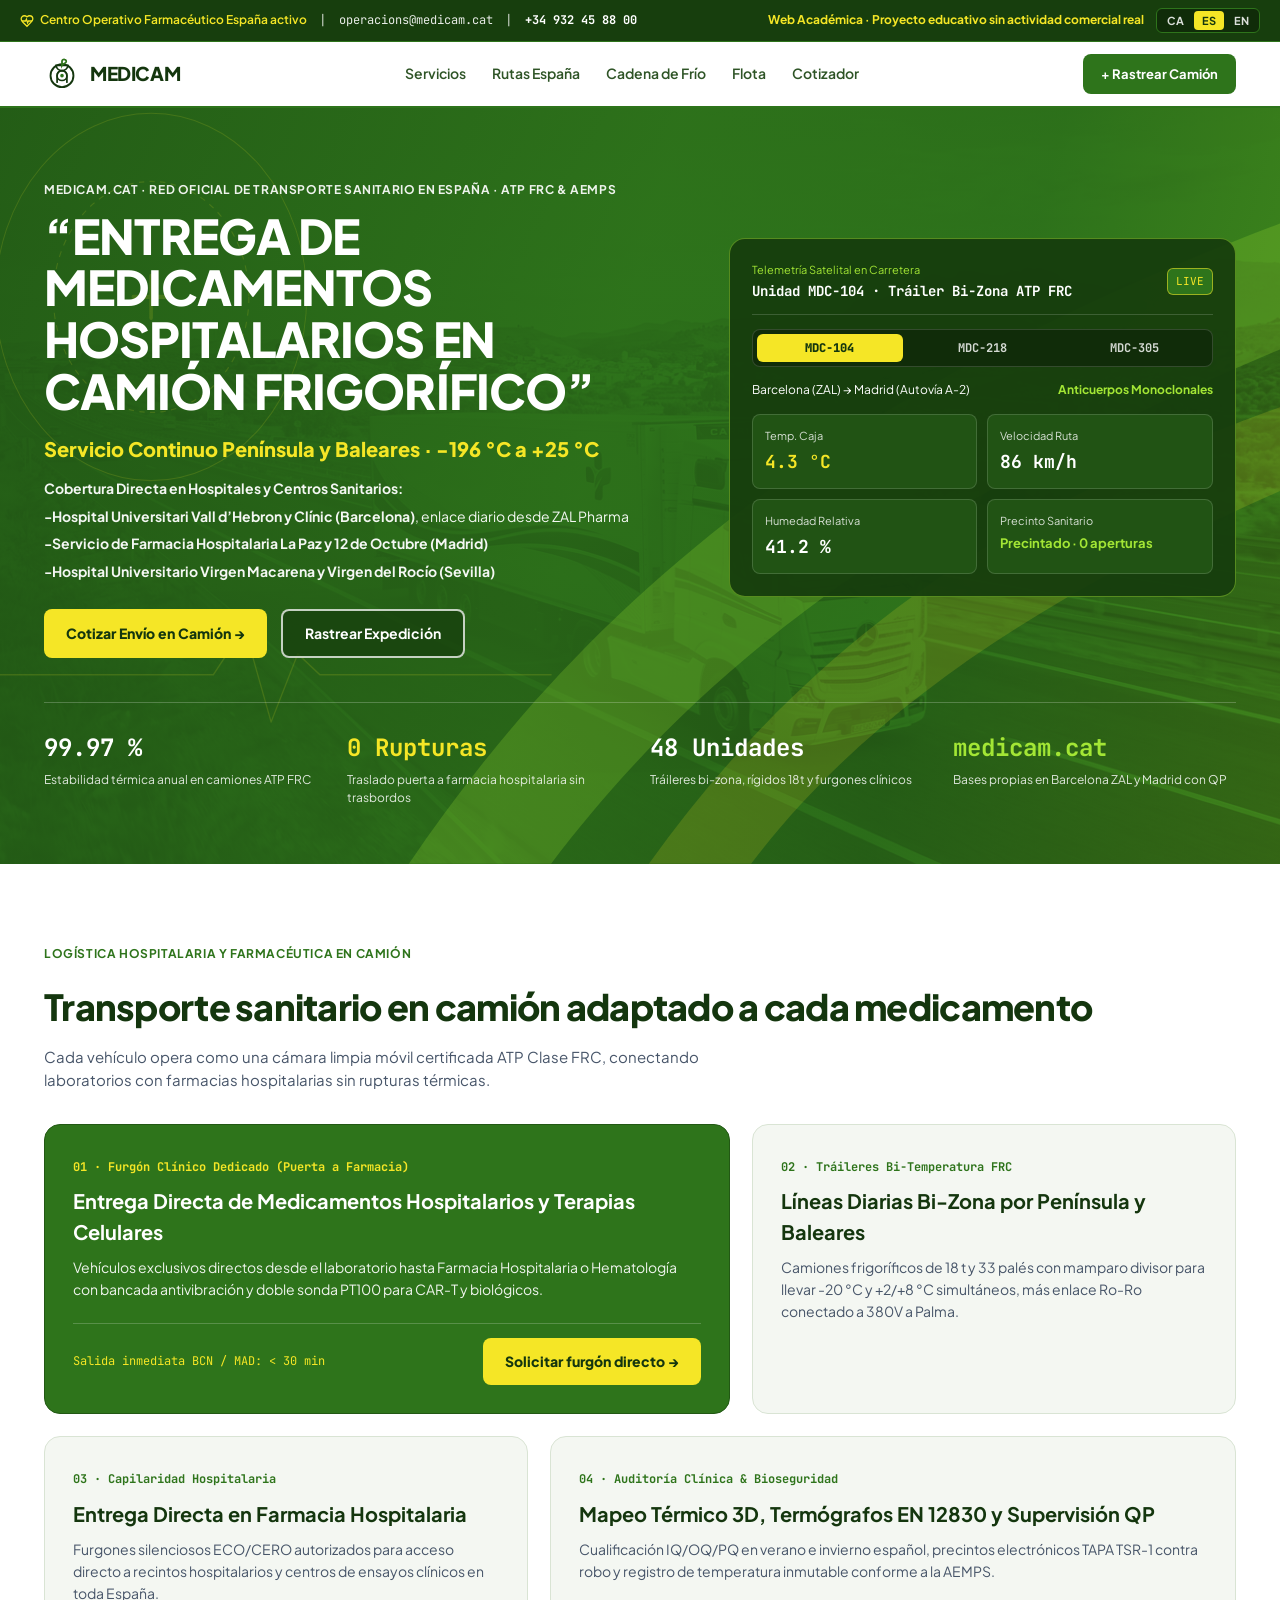
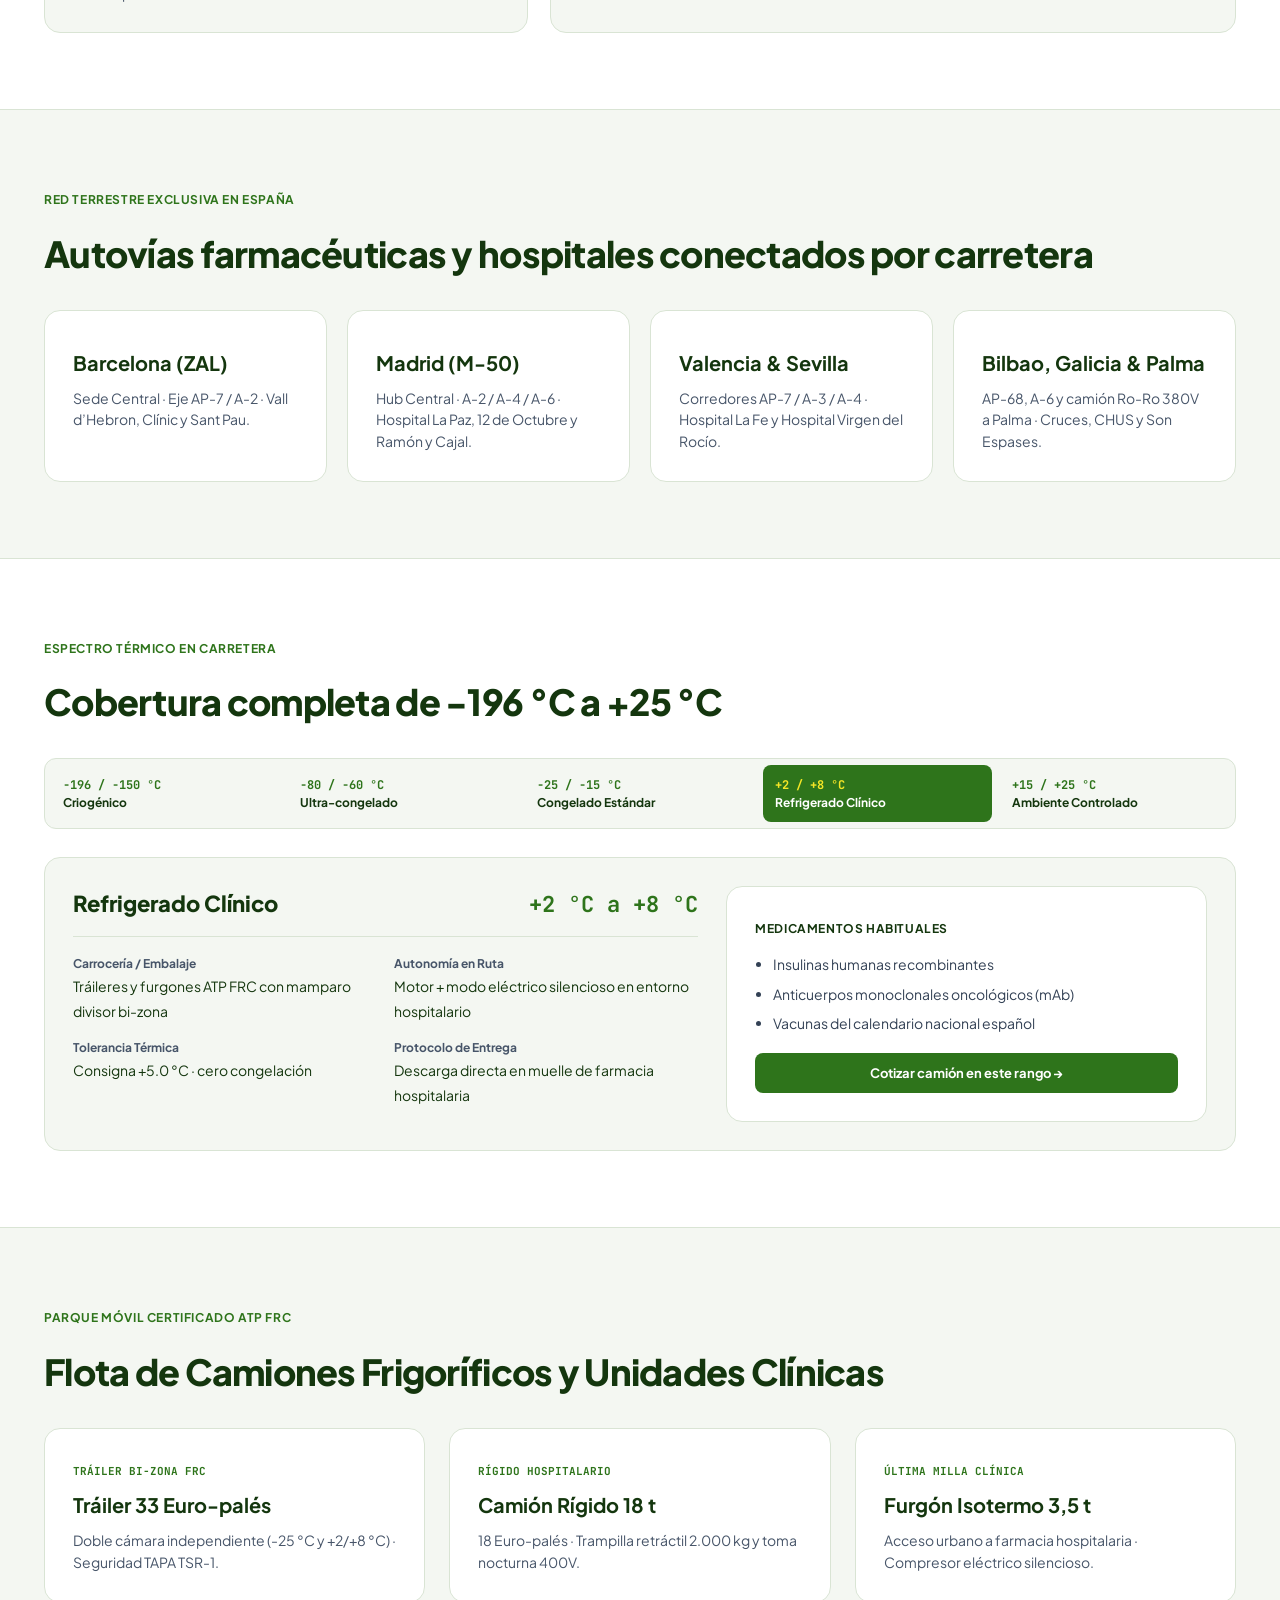
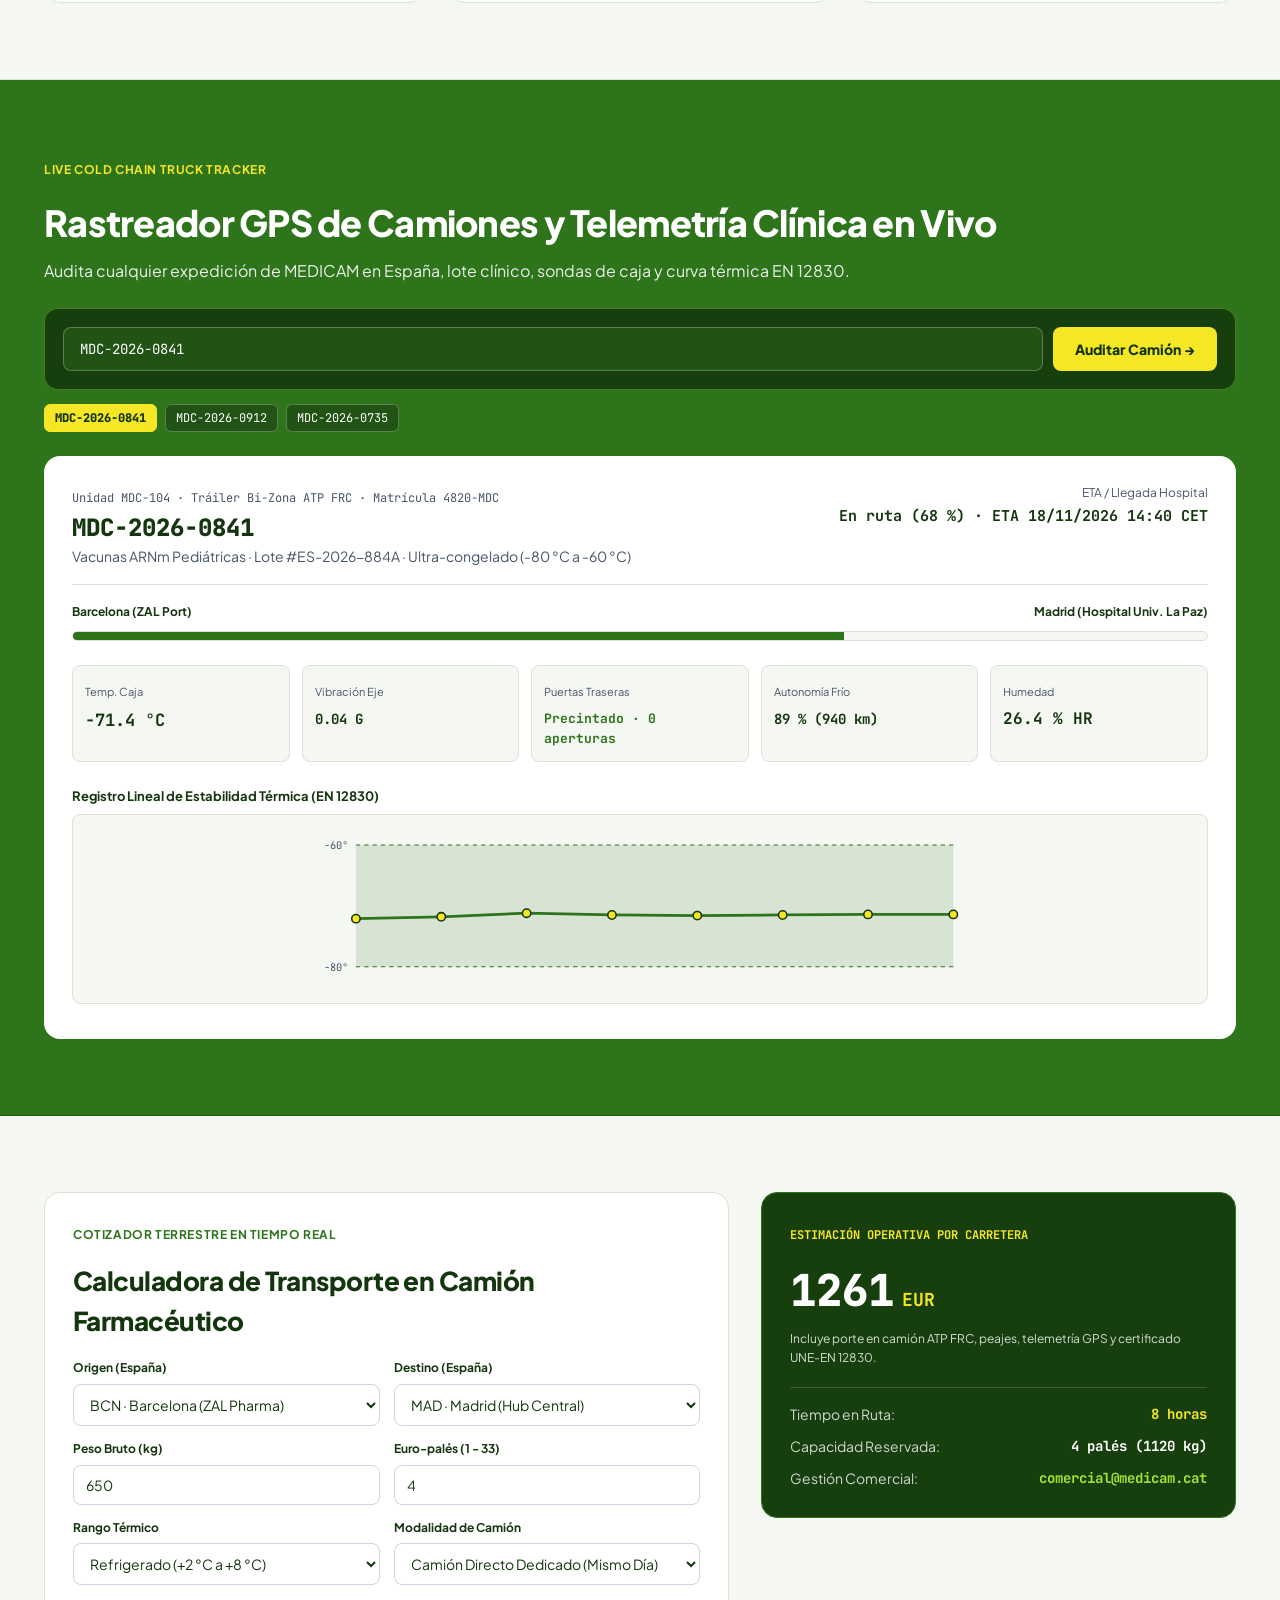
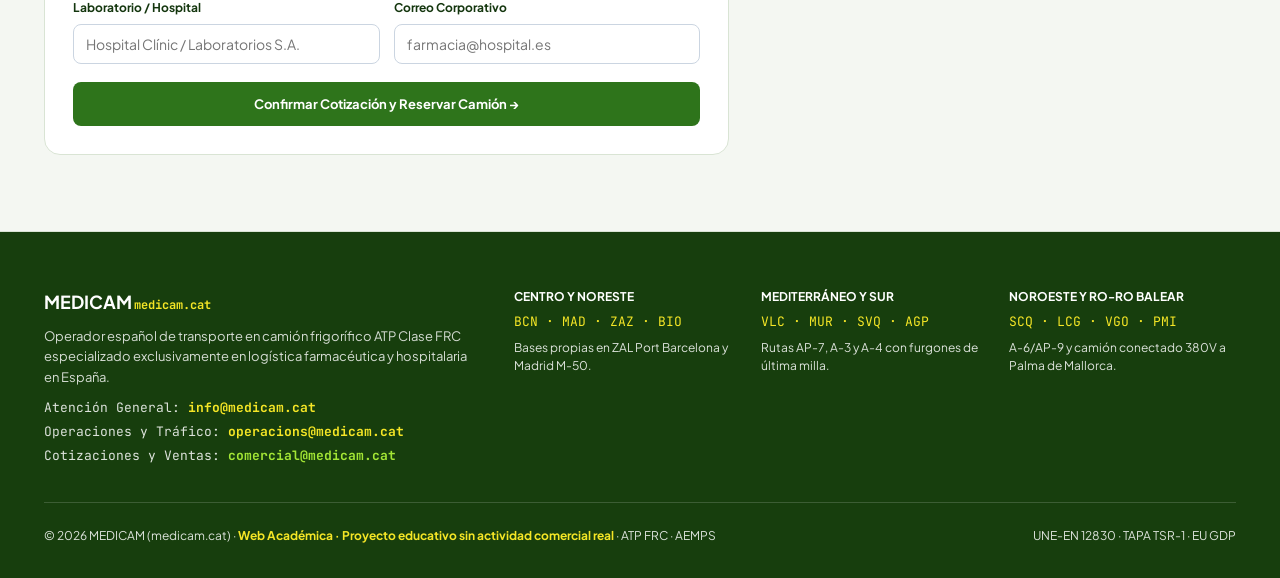
==== public/medicam-es.html @ 5f6aec0b "feat: rebrand to MEDICAM and update UI for pharma Rebranded from ADAM Transport to MEDICAM with a fo" ====
<!DOCTYPE html>
<html lang="es">
<head>
  <meta charset="UTF-8" />
  <meta name="viewport" content="width=device-width, initial-scale=1.0" />
  <title>MEDICAM | Transporte Farmacéutico en Camión Frigorífico en España</title>
  <meta name="description" content="Flota española de camiones frigoríficos ATP Clase FRC y furgones clínicos dedicados al transporte de medicamentos en España bajo normativa AEMPS y EU GDP." />
  <link rel="preconnect" href="https://fonts.googleapis.com" />
  <link rel="preconnect" href="https://fonts.gstatic.com" crossorigin />
  <link href="https://fonts.googleapis.com/css2?family=Plus+Jakarta+Sans:wght@500;600;700;800&family=JetBrains+Mono:wght@400;500;600;700&display=swap" rel="stylesheet" />
  <style>
    :root {
      --primary: #14360E;
      --primary-forest: #173E0D;
      --green-pharma: #2E741B;
      --green-hover: #225814;
      --green-lime: #A3E635;
      --yellow-pharma: #F5E626;
      --yellow-hover: #E5D618;
      --bg: #F4F7F2;
      --white: #FFFFFF;
      --muted: #475569;
      --border: #D9E4D4;
    }

    * { box-sizing: border-box; margin: 0; padding: 0; }
    html { scroll-behavior: smooth; font-family: 'Plus Jakarta Sans', system-ui, sans-serif; }
    body { background: var(--bg); color: var(--primary); line-height: 1.55; -webkit-font-smoothing: antialiased; }
    .mono { font-family: 'JetBrains Mono', monospace; font-variant-numeric: tabular-nums; }
    a { color: inherit; text-decoration: none; }
    button, input, select { font-family: inherit; }

    .clinical-grid {
      background-image:
        linear-gradient(to right, rgba(245, 230, 38, 0.06) 1px, transparent 1px),
        linear-gradient(to bottom, rgba(245, 230, 38, 0.06) 1px, transparent 1px);
      background-size: 36px 36px;
    }

    .container { max-width: 1240px; margin: 0 auto; padding: 0 24px; }
    .section { padding: 76px 0; border-bottom: 1px solid var(--border); }
    .section-dark { background: var(--green-pharma); color: var(--white); border-bottom: 1px solid var(--green-hover); }
    .section-white { background: var(--white); }

    .topbar { background: var(--primary-forest); color: rgba(255, 255, 255, 0.9); font-size: 12px; border-bottom: 1px solid var(--green-pharma); }
    .topbar-inner { display: flex; flex-wrap: wrap; align-items: center; justify-content: space-between; gap: 12px; padding: 8px 0; }
    .live-pill { display: inline-flex; align-items: center; gap: 6px; color: var(--yellow-pharma); font-weight: 600; }
    .lang-switch { display: inline-flex; background: #102C09; border: 1px solid var(--green-pharma); border-radius: 6px; padding: 2px; gap: 2px; }
    .lang-btn { border: none; background: transparent; color: rgba(255, 255, 255, 0.85); font-size: 11px; font-weight: 700; padding: 3px 8px; border-radius: 4px; cursor: pointer; }
    .lang-btn.active { background: var(--yellow-pharma); color: var(--primary); }

    header { position: sticky; top: 0; z-index: 40; background: var(--white); border-bottom: 2px solid var(--green-pharma); }
    .nav-inner { height: 64px; display: flex; align-items: center; justify-content: space-between; gap: 24px; }
    .brand { display: flex; align-items: center; gap: 10px; font-weight: 800; font-size: 19px; letter-spacing: -0.02em; color: var(--primary); }
    nav.desktop { display: flex; align-items: center; gap: 26px; font-size: 14px; font-weight: 600; color: #2E5426; }
    nav.desktop a:hover { color: var(--green-pharma); text-decoration: underline; text-underline-offset: 4px; }

    .btn-cta {
      display: inline-flex; align-items: center; gap: 8px; padding: 10px 18px; border-radius: 8px;
      background: var(--green-pharma); color: var(--white); font-size: 13px; font-weight: 700;
      border: none; cursor: pointer; transition: background 0.2s;
    }
    .btn-cta:hover { background: var(--green-hover); }

    .btn-yellow {
      display: inline-flex; align-items: center; gap: 8px; padding: 13px 22px; border-radius: 8px;
      background: var(--yellow-pharma); color: var(--primary); font-size: 14px; font-weight: 800;
      border: none; cursor: pointer; transition: background 0.2s;
    }
    .btn-yellow:hover { background: var(--yellow-hover); }

    .btn-outline {
      display: inline-flex; align-items: center; gap: 8px; padding: 12px 22px; border-radius: 8px;
      border: 2px solid rgba(255, 255, 255, 0.75); background: rgba(23, 62, 13, 0.72); color: var(--white); font-size: 14px; font-weight: 700; cursor: pointer;
    }

    .menu-toggle { display: none; background: none; border: 1px solid var(--border); padding: 6px 10px; border-radius: 6px; cursor: pointer; font-weight: 700; color: var(--primary); }
    .mobile-menu { display: none; background: var(--white); border-bottom: 1px solid var(--border); padding: 12px 24px; flex-direction: column; gap: 8px; }
    .mobile-menu.open { display: flex; }
    .mobile-menu a { padding: 8px 0; font-size: 14px; font-weight: 600; border-bottom: 1px solid #EEF2EC; }

    .hero { background: var(--green-pharma); color: var(--white); padding: 68px 0 56px; position: relative; overflow: hidden; }
    .hero-bg-photo { position: absolute; inset: 0; background-color: var(--green-pharma); pointer-events: none; }
    .hero-bg-photo img { width: 100%; height: 100%; object-fit: cover; object-position: right; filter: grayscale(100%) contrast(1.08) brightness(0.95); mix-blend-mode: multiply; opacity: 0.8; }
    .hero-scrim { position: absolute; inset: 0; background: linear-gradient(90deg, #2B6D19 0%, #2E741B 42%, rgba(46, 116, 27, 0.84) 64%, rgba(102, 178, 34, 0.56) 100%); pointer-events: none; }
    .hero-grid { position: relative; display: grid; grid-template-columns: 1.2fr 0.95fr; gap: 44px; align-items: center; }
    .eyebrow { color: rgba(255, 255, 255, 0.92); font-size: 12px; font-weight: 700; letter-spacing: 0.05em; text-transform: uppercase; margin-bottom: 10px; display: inline-flex; align-items: center; gap: 6px; }
    .hero h1 { font-size: clamp(1.95rem, 3.8vw, 3rem); line-height: 1.08; font-weight: 800; letter-spacing: -0.02em; }
    .hero-highlight { color: var(--yellow-pharma); font-size: 20px; font-weight: 800; margin-top: 16px; }
    .hero-list { margin-top: 14px; font-size: 14px; color: rgba(255, 255, 255, 0.95); display: flex; flex-direction: column; gap: 6px; }
    .hero-actions { display: flex; flex-wrap: wrap; gap: 14px; margin-top: 26px; }

    .telemetry-card { background: rgba(23, 62, 13, 0.95); border: 1px solid rgba(163, 230, 53, 0.45); border-radius: 16px; padding: 22px; }
    .flight-tabs { display: flex; gap: 6px; background: #102C09; padding: 4px; border-radius: 8px; margin: 14px 0; border: 1px solid rgba(255, 255, 255, 0.15); }
    .flight-tab { flex: 1; padding: 6px; border: none; border-radius: 6px; background: transparent; color: rgba(255, 255, 255, 0.82); font-size: 12px; font-weight: 700; cursor: pointer; }
    .flight-tab.active { background: var(--yellow-pharma); color: var(--primary); font-weight: 800; }
    .tele-grid { display: grid; grid-template-columns: 1fr 1fr; gap: 10px; margin-top: 14px; }
    .tele-box { background: #215314; border: 1px solid rgba(255, 255, 255, 0.15); border-radius: 8px; padding: 12px; }
    .tele-label { font-size: 11px; color: rgba(255, 255, 255, 0.82); display: block; }
    .tele-val { font-size: 18px; font-weight: 700; margin-top: 4px; }

    .kpi-strip { position: relative; display: grid; grid-template-columns: repeat(4, 1fr); gap: 20px; margin-top: 44px; padding-top: 26px; border-top: 1px solid rgba(255, 255, 255, 0.22); }
    .kpi-num { font-size: 24px; font-weight: 700; }
    .kpi-desc { font-size: 12px; color: rgba(255, 255, 255, 0.85); margin-top: 4px; }

    .bento-grid { display: grid; grid-template-columns: repeat(12, 1fr); gap: 22px; margin-top: 32px; }
    .bento-7 { grid-column: span 7; }
    .bento-5 { grid-column: span 5; }
    .grid-2 { display: grid; grid-template-columns: repeat(2, 1fr); gap: 24px; }
    .grid-3 { display: grid; grid-template-columns: repeat(3, 1fr); gap: 24px; }
    .grid-4 { display: grid; grid-template-columns: repeat(4, 1fr); gap: 20px; }
    .grid-5 { display: grid; grid-template-columns: repeat(5, 1fr); gap: 12px; }

    .card { background: var(--white); border: 1px solid var(--border); border-radius: 16px; padding: 28px; }
    .card-dark { background: var(--green-pharma); color: var(--white); border: 1px solid var(--green-hover); border-radius: 16px; padding: 28px; }
    .card h3, .card-dark h3 { font-size: 20px; font-weight: 700; margin-top: 8px; }
    .card p { font-size: 14px; color: var(--muted); margin-top: 10px; }
    .card-dark p { font-size: 14px; color: rgba(255, 255, 255, 0.92); margin-top: 10px; }
    .section-title { font-size: clamp(1.6rem, 3vw, 2.25rem); font-weight: 800; letter-spacing: -0.02em; margin-top: 6px; }
    .section-lead { font-size: 15px; color: var(--muted); max-width: 660px; margin-top: 10px; }

    .cold-tabs { display: grid; grid-template-columns: repeat(5, 1fr); gap: 8px; background: var(--bg); padding: 6px; border-radius: 12px; border: 1px solid var(--border); margin: 28px 0; }
    .cold-tab { border: none; background: transparent; text-align: left; padding: 12px; border-radius: 8px; cursor: pointer; color: var(--primary); }
    .cold-tab.active { background: var(--green-pharma); color: var(--white); }
    .cold-panel { background: var(--bg); border: 1px solid var(--border); border-radius: 16px; padding: 28px; display: grid; grid-template-columns: 1.3fr 1fr; gap: 28px; }

    .search-bar { display: flex; gap: 10px; background: var(--primary-forest); border: 1px solid rgba(163, 230, 53, 0.35); padding: 18px; border-radius: 14px; margin-top: 24px; }
    .search-bar input { flex: 1; background: #215314; border: 1px solid rgba(255, 255, 255, 0.25); color: var(--white); padding: 12px 16px; border-radius: 8px; font-size: 14px; }
    .code-chips { display: flex; flex-wrap: wrap; gap: 8px; margin-top: 14px; }
    .code-chip { background: #215314; border: 1px solid rgba(255, 255, 255, 0.25); color: var(--white); padding: 5px 10px; border-radius: 6px; font-size: 12px; cursor: pointer; }
    .code-chip.active { background: var(--yellow-pharma); color: var(--primary); font-weight: 800; border-color: var(--yellow-pharma); }

    .tracker-card { background: var(--white); color: var(--primary); border-radius: 16px; padding: 28px; margin-top: 24px; }
    .progress-track { height: 10px; background: var(--bg); border-radius: 999px; overflow: hidden; margin: 10px 0 24px; border: 1px solid var(--border); }
    .progress-fill { height: 100%; background: var(--green-pharma); transition: width 0.4s ease; }

    .calc-grid { display: grid; grid-template-columns: 1.3fr 0.9fr; gap: 32px; align-items: start; }
    .form-grid { display: grid; grid-template-columns: 1fr 1fr; gap: 14px; margin-top: 18px; }
    .field label { display: block; font-size: 12px; font-weight: 700; color: var(--primary); margin-bottom: 6px; }
    .field input, .field select { width: 100%; padding: 10px 12px; border: 1px solid #CBD5E1; border-radius: 8px; font-size: 14px; background: var(--white); color: var(--primary); }
    .summary-card { background: var(--primary-forest); color: var(--white); border-radius: 16px; padding: 28px; border: 1px solid var(--green-pharma); }

    footer { background: var(--primary-forest); color: rgba(255, 255, 255, 0.85); padding: 56px 0 32px; font-size: 13px; }
    .footer-grid { display: grid; grid-template-columns: 1.2fr 2fr; gap: 36px; padding-bottom: 36px; border-bottom: 1px solid rgba(255, 255, 255, 0.16); }
    .footer-hubs { display: grid; grid-template-columns: repeat(3, 1fr); gap: 20px; }

    @media (max-width: 960px) {
      nav.desktop, .desktop-only { display: none !important; }
      .menu-toggle { display: block; }
      .hero-grid, .cold-panel, .calc-grid, .footer-grid { grid-template-columns: 1fr; }
      .bento-7, .bento-5 { grid-column: span 12; }
      .grid-2, .grid-3, .grid-4, .grid-5, .cold-tabs, .kpi-strip, .footer-hubs { grid-template-columns: 1fr 1fr; }
    }
    @media (max-width: 600px) {
      .grid-2, .grid-3, .grid-4, .grid-5, .cold-tabs, .form-grid, .footer-hubs { grid-template-columns: 1fr; }
      .search-bar { flex-direction: column; }
    }
  </style>
</head>
<body>
  <div class="topbar">
    <div class="container topbar-inner">
      <div style="display:flex;align-items:center;gap:14px;flex-wrap:wrap;">
        <span class="live-pill">
          <svg width="14" height="14" viewBox="0 0 24 24" fill="none" stroke="currentColor" stroke-width="2.2"><path d="M19 14c1.49-1.46 3-3.21 3-5.5A5.5 5.5 0 0 0 16.5 3c-1.76 0-3 .5-4.5 2-1.5-1.5-2.74-2-4.5-2A5.5 5.5 0 0 0 2 8.5c0 2.3 1.5 4.05 3 5.5l7 7Z"/><path d="M3.22 12H9.5l1.5-3 2 6 1.5-3h6.27"/></svg>
          <span id="lbl-desk">Centro Operativo Farmacéutico España activo</span>
        </span>
        <span>|</span>
        <a href="mailto:operacions@medicam.cat" class="mono">operacions@medicam.cat</a>
        <span>|</span>
        <a href="tel:+34932458800" class="mono"><strong style="color:#fff">+34 932 45 88 00</strong></a>
      </div>
      <div style="display:flex;align-items:center;gap:12px;">
        <span style="color:var(--yellow-pharma);font-weight:700;">Web Académica · Proyecto educativo sin actividad comercial real</span>
        <div class="lang-switch">
          <button class="lang-btn" onclick="setLang('ca', this)">CA</button>
          <button class="lang-btn active" onclick="setLang('es', this)">ES</button>
          <button class="lang-btn" onclick="setLang('en', this)">EN</button>
        </div>
      </div>
    </div>
  </div>

  <header>
    <div class="container nav-inner">
      <a href="#inicio" class="brand">
        <svg width="36" height="36" viewBox="0 0 44 44" fill="none">
          <circle cx="22" cy="24" r="14" stroke="#14360E" stroke-width="2.3"/>
          <circle cx="22" cy="24" r="6" stroke="#14360E" stroke-width="2"/>
          <path d="M16 32V24C16 20.7 18.7 18 22 18C25.3 18 28 20.7 28 24V32" stroke="#14360E" stroke-width="2.1" stroke-linecap="round"/>
          <path d="M14.5 11.5H29.5C28.5 15.5 25.5 17.8 22 17.8C18.5 17.8 15.5 15.5 14.5 11.5Z" stroke="#14360E" stroke-width="2.1" stroke-linejoin="round"/>
          <path d="M22 11.5V6.5C22 4.8 23.6 3.8 25.4 4.3C27 4.7 27.6 6.2 26.8 7.6C25.9 9 23.2 9.4 22 11.5Z" stroke="#2E741B" stroke-width="2.2" stroke-linecap="round"/>
          <circle cx="22" cy="24" r="2.2" fill="#2E741B"/>
        </svg>
        <span>MEDICAM</span>
      </a>

      <nav class="desktop">
        <a href="#servicios">Servicios</a>
        <a href="#corredores">Rutas España</a>
        <a href="#espectro">Cadena de Frío</a>
        <a href="#flota">Flota</a>
        <a href="#cotizador">Cotizador</a>
      </nav>

      <div style="display:flex;align-items:center;gap:10px;">
        <a href="#tracker" class="btn-cta desktop-only">+ Rastrear Camión</a>
        <button class="menu-toggle" onclick="document.getElementById('mobileMenu').classList.toggle('open')">Menú</button>
      </div>
    </div>
    <div id="mobileMenu" class="mobile-menu">
      <a href="#servicios" onclick="this.parentElement.classList.remove('open')">Servicios</a>
      <a href="#corredores" onclick="this.parentElement.classList.remove('open')">Rutas España</a>
      <a href="#espectro" onclick="this.parentElement.classList.remove('open')">Cadena de Frío</a>
      <a href="#flota" onclick="this.parentElement.classList.remove('open')">Flota</a>
      <a href="#tracker" onclick="this.parentElement.classList.remove('open')">Rastrear Camión</a>
      <a href="#cotizador" onclick="this.parentElement.classList.remove('open')">Cotizador</a>
    </div>
  </header>

  <section id="inicio" class="hero clinical-grid">
    <div class="hero-bg-photo">
      <img src="/src/assets/images/hero_pharma_truck_spain_1795018963010.jpg" alt="Camión frigorífico farmacéutico MEDICAM España" style="object-position:center;" />
    </div>
    <div class="hero-scrim" style="background:linear-gradient(105deg, rgba(35,92,22,0.90) 0%, rgba(46,116,27,0.80) 46%, rgba(46,116,27,0.65) 72%, rgba(92,168,32,0.45) 100%);"></div>
    <svg viewBox="0 0 1440 720" preserveAspectRatio="none" style="position:absolute;inset:0;width:100%;height:100%;pointer-events:none;" aria-hidden="true">
      <g opacity="0.14" stroke="#F5E626" fill="none">
        <circle cx="170" cy="180" r="110" stroke-width="1.2" stroke-dasharray="6 6"/>
        <circle cx="170" cy="180" r="175" stroke-width="1"/>
        <path d="M150 180H190M170 160V200" stroke-width="4" stroke-linecap="round"/>
        <path d="M0 540 H240 L275 495 L305 585 L335 520 L360 540 H620" stroke-width="1.5" stroke-linecap="round" stroke-linejoin="round"/>
      </g>
      <path d="M 460 720 C 660 470, 940 270, 1440 110 L 1440 230 C 1020 380, 790 530, 620 720 Z" fill="#A3E635" fill-opacity="0.22"/>
      <path d="M 730 720 C 890 530, 1110 385, 1440 285 L 1440 365 C 1170 465, 975 575, 845 720 Z" fill="#F5E626" fill-opacity="0.16"/>
    </svg>

    <div class="container">
      <div class="hero-grid">
        <div>
          <span class="eyebrow">medicam.cat · Red Oficial de Transporte Sanitario en España · ATP FRC &amp; AEMPS</span>
          <h1 id="hero-title">“ENTREGA DE MEDICAMENTOS HOSPITALARIOS EN CAMIÓN FRIGORÍFICO”</h1>
          <div id="hero-sub" class="hero-highlight">Servicio Continuo Península y Baleares · -196 °C a +25 °C</div>
          <div class="hero-list">
            <strong>Cobertura Directa en Hospitales y Centros Sanitarios:</strong>
            <span><strong>-Hospital Universitari Vall d’Hebron y Clínic (Barcelona)</strong>, enlace diario desde ZAL Pharma</span>
            <span><strong>-Servicio de Farmacia Hospitalaria La Paz y 12 de Octubre (Madrid)</strong></span>
            <span><strong>-Hospital Universitario Virgen Macarena y Virgen del Rocío (Sevilla)</strong></span>
          </div>
          <div class="hero-actions">
            <a href="#cotizador" class="btn-yellow">Cotizar Envío en Camión →</a>
            <a href="#tracker" class="btn-outline">Rastrear Expedición</a>
          </div>
        </div>

        <div class="telemetry-card">
          <div style="display:flex;justify-content:space-between;align-items:center;padding-bottom:12px;border-bottom:1px solid rgba(255,255,255,0.16);">
            <div>
              <span style="font-size:11px;color:var(--green-lime);display:block;">Telemetría Satelital en Carretera</span>
              <strong id="hero-unit-name" class="mono" style="font-size:14px;">Unidad MDC-104 · Tráiler Bi-Zona ATP FRC</strong>
            </div>
            <span class="mono" style="font-size:11px;color:var(--yellow-pharma);background:var(--green-pharma);border:1px solid rgba(245,230,38,0.55);padding:4px 8px;border-radius:6px;">LIVE</span>
          </div>

          <div class="flight-tabs">
            <button class="flight-tab active mono" onclick="selectHeroTruck(0, this)">MDC-104</button>
            <button class="flight-tab mono" onclick="selectHeroTruck(1, this)">MDC-218</button>
            <button class="flight-tab mono" onclick="selectHeroTruck(2, this)">MDC-305</button>
          </div>

          <div style="display:flex;justify-content:space-between;font-size:12px;color:#fff;gap:8px;">
            <span id="hero-route">Barcelona (ZAL) → Madrid (Autovía A-2)</span>
            <span id="hero-cargo" style="color:var(--green-lime);font-weight:700;">Anticuerpos Monoclonales</span>
          </div>

          <div class="tele-grid">
            <div class="tele-box">
              <span class="tele-label">Temp. Caja</span>
              <div id="hero-temp" class="tele-val mono" style="color:var(--yellow-pharma);">4.3 °C</div>
            </div>
            <div class="tele-box">
              <span class="tele-label">Velocidad Ruta</span>
              <div id="hero-speed" class="tele-val mono">86 km/h</div>
            </div>
            <div class="tele-box">
              <span class="tele-label">Humedad Relativa</span>
              <div id="hero-hum" class="tele-val mono">41.2 %</div>
            </div>
            <div class="tele-box">
              <span class="tele-label">Precinto Sanitario</span>
              <div id="hero-seal" class="tele-val" style="font-size:13px;color:var(--green-lime);">Precintado · 0 aperturas</div>
            </div>
          </div>
        </div>
      </div>

      <div class="kpi-strip">
        <div><div class="kpi-num mono">99.97 %</div><div class="kpi-desc">Estabilidad térmica anual en camiones ATP FRC</div></div>
        <div><div class="kpi-num mono" style="color:var(--yellow-pharma);">0 Rupturas</div><div class="kpi-desc">Traslado puerta a farmacia hospitalaria sin trasbordos</div></div>
        <div><div class="kpi-num mono">48 Unidades</div><div class="kpi-desc">Tráileres bi-zona, rígidos 18t y furgones clínicos</div></div>
        <div><div class="kpi-num mono" style="color:var(--green-lime);">medicam.cat</div><div class="kpi-desc">Bases propias en Barcelona ZAL y Madrid con QP</div></div>
      </div>
    </div>
  </section>

  <section id="servicios" class="section section-white">
    <div class="container">
      <span class="eyebrow" style="color:var(--green-pharma);">Logística Hospitalaria y Farmacéutica en Camión</span>
      <h2 class="section-title">Transporte sanitario en camión adaptado a cada medicamento</h2>
      <p class="section-lead">Cada vehículo opera como una cámara limpia móvil certificada ATP Clase FRC, conectando laboratorios con farmacias hospitalarias sin rupturas térmicas.</p>

      <div class="bento-grid">
        <article class="card-dark bento-7">
          <span class="mono" style="font-size:12px;color:var(--yellow-pharma);font-weight:700;">01 · Furgón Clínico Dedicado (Puerta a Farmacia)</span>
          <h3>Entrega Directa de Medicamentos Hospitalarios y Terapias Celulares</h3>
          <p>Vehículos exclusivos directos desde el laboratorio hasta Farmacia Hospitalaria o Hematología con bancada antivibración y doble sonda PT100 para CAR-T y biológicos.</p>
          <div style="margin-top:22px;padding-top:14px;border-top:1px solid rgba(255,255,255,0.2);display:flex;justify-content:space-between;align-items:center;flex-wrap:wrap;gap:10px;">
            <span class="mono" style="font-size:12px;color:var(--yellow-pharma);">Salida inmediata BCN / MAD: &lt; 30 min</span>
            <a href="#cotizador" class="btn-yellow">Solicitar furgón directo →</a>
          </div>
        </article>

        <article class="card bento-5" style="background:var(--bg);">
          <span class="mono" style="font-size:12px;color:var(--green-pharma);font-weight:700;">02 · Tráileres Bi-Temperatura FRC</span>
          <h3>Líneas Diarias Bi-Zona por Península y Baleares</h3>
          <p>Camiones frigoríficos de 18 t y 33 palés con mamparo divisor para llevar -20 °C y +2/+8 °C simultáneos, más enlace Ro-Ro conectado a 380V a Palma.</p>
        </article>

        <article class="card bento-5" style="background:var(--bg);">
          <span class="mono" style="font-size:12px;color:var(--green-pharma);font-weight:700;">03 · Capilaridad Hospitalaria</span>
          <h3>Entrega Directa en Farmacia Hospitalaria</h3>
          <p>Furgones silenciosos ECO/CERO autorizados para acceso directo a recintos hospitalarios y centros de ensayos clínicos en toda España.</p>
        </article>

        <article class="card bento-7" style="background:var(--bg);">
          <span class="mono" style="font-size:12px;color:var(--green-pharma);font-weight:700;">04 · Auditoría Clínica &amp; Bioseguridad</span>
          <h3>Mapeo Térmico 3D, Termógrafos EN 12830 y Supervisión QP</h3>
          <p>Cualificación IQ/OQ/PQ en verano e invierno español, precintos electrónicos TAPA TSR-1 contra robo y registro de temperatura inmutable conforme a la AEMPS.</p>
        </article>
      </div>
    </div>
  </section>

  <section id="corredores" class="section">
    <div class="container">
      <span class="eyebrow" style="color:var(--green-pharma);">Red Terrestre Exclusiva en España</span>
      <h2 class="section-title">Autovías farmacéuticas y hospitales conectados por carretera</h2>
      <div class="grid-4" style="margin-top:28px;">
        <div class="card"><h3>Barcelona (ZAL)</h3><p>Sede Central · Eje AP-7 / A-2 · Vall d’Hebron, Clínic y Sant Pau.</p></div>
        <div class="card"><h3>Madrid (M-50)</h3><p>Hub Central · A-2 / A-4 / A-6 · Hospital La Paz, 12 de Octubre y Ramón y Cajal.</p></div>
        <div class="card"><h3>Valencia &amp; Sevilla</h3><p>Corredores AP-7 / A-3 / A-4 · Hospital La Fe y Hospital Virgen del Rocío.</p></div>
        <div class="card"><h3>Bilbao, Galicia &amp; Palma</h3><p>AP-68, A-6 y camión Ro-Ro 380V a Palma · Cruces, CHUS y Son Espases.</p></div>
      </div>
    </div>
  </section>

  <section id="espectro" class="section section-white">
    <div class="container">
      <span class="eyebrow" style="color:var(--green-pharma);">Espectro Térmico en Carretera</span>
      <h2 class="section-title">Cobertura completa de -196 °C a +25 °C</h2>

      <div class="cold-tabs" id="cold-tabs"></div>

      <div class="cold-panel">
        <div>
          <div style="display:flex;justify-content:space-between;align-items:baseline;border-bottom:1px solid var(--border);padding-bottom:14px;gap:12px;flex-wrap:wrap;">
            <h3 id="cold-name" style="font-size:22px;font-weight:800;"></h3>
            <span id="cold-range" class="mono" style="font-size:22px;font-weight:700;color:var(--green-pharma);"></span>
          </div>
          <div class="grid-2" style="margin-top:18px;gap:16px;">
            <div><strong style="font-size:12px;color:var(--muted);display:block;">Carrocería / Embalaje</strong><span id="cold-pack" style="font-size:14px;"></span></div>
            <div><strong style="font-size:12px;color:var(--muted);display:block;">Autonomía en Ruta</strong><span id="cold-aut" style="font-size:14px;"></span></div>
            <div><strong style="font-size:12px;color:var(--muted);display:block;">Tolerancia Térmica</strong><span id="cold-tol" style="font-size:14px;"></span></div>
            <div><strong style="font-size:12px;color:var(--muted);display:block;">Protocolo de Entrega</strong><span id="cold-prot" style="font-size:14px;"></span></div>
          </div>
        </div>
        <div class="card">
          <strong style="font-size:12px;text-transform:uppercase;letter-spacing:0.05em;">Medicamentos Habituales</strong>
          <ul id="cold-meds" style="margin-top:14px;padding-left:18px;font-size:14px;color:#334155;display:flex;flex-direction:column;gap:8px;"></ul>
          <a href="#cotizador" class="btn-cta" style="margin-top:18px;width:100%;justify-content:center;">Cotizar camión en este rango →</a>
        </div>
      </div>
    </div>
  </section>

  <section id="flota" class="section">
    <div class="container">
      <span class="eyebrow" style="color:var(--green-pharma);">Parque Móvil Certificado ATP FRC</span>
      <h2 class="section-title">Flota de Camiones Frigoríficos y Unidades Clínicas</h2>
      <div class="grid-3" style="margin-top:28px;">
        <article class="card"><span class="mono" style="font-size:11px;color:var(--green-pharma);font-weight:700;">TRÁILER BI-ZONA FRC</span><h3>Tráiler 33 Euro-palés</h3><p>Doble cámara independiente (-25 °C y +2/+8 °C) · Seguridad TAPA TSR-1.</p></article>
        <article class="card"><span class="mono" style="font-size:11px;color:var(--green-pharma);font-weight:700;">RÍGIDO HOSPITALARIO</span><h3>Camión Rígido 18 t</h3><p>18 Euro-palés · Trampilla retráctil 2.000 kg y toma nocturna 400V.</p></article>
        <article class="card"><span class="mono" style="font-size:11px;color:var(--green-pharma);font-weight:700;">ÚLTIMA MILLA CLÍNICA</span><h3>Furgón Isotermo 3,5 t</h3><p>Acceso urbano a farmacia hospitalaria · Compresor eléctrico silencioso.</p></article>
      </div>
    </div>
  </section>

  <section id="tracker" class="section section-dark clinical-grid">
    <div class="container">
      <span class="eyebrow" style="color:var(--yellow-pharma);">Live Cold Chain Truck Tracker</span>
      <h2 class="section-title" style="color:#fff;">Rastreador GPS de Camiones y Telemetría Clínica en Vivo</h2>
      <p style="color:rgba(255,255,255,0.9);margin-top:8px;">Audita cualquier expedición de MEDICAM en España, lote clínico, sondas de caja y curva térmica EN 12830.</p>

      <div class="search-bar">
        <input id="awb-input" type="text" class="mono" value="MDC-2026-0841" placeholder="Introduce código (ej: MDC-2026-0841)..." />
        <button class="btn-yellow" onclick="trackShipment()">Auditar Camión →</button>
      </div>

      <div class="code-chips">
        <button class="code-chip active mono" onclick="trackShipment('MDC-2026-0841', this)">MDC-2026-0841</button>
        <button class="code-chip mono" onclick="trackShipment('MDC-2026-0912', this)">MDC-2026-0912</button>
        <button class="code-chip mono" onclick="trackShipment('MDC-2026-0735', this)">MDC-2026-0735</button>
      </div>

      <div id="tracker-error" style="display:none;margin-top:16px;padding:12px 16px;border-radius:10px;background:rgba(127,29,29,0.75);border:1px solid rgba(252,165,165,0.5);color:#FEE2E2;font-size:13px;font-weight:600;"></div>

      <div id="tracker-result" class="tracker-card">
        <div style="display:flex;justify-content:space-between;flex-wrap:wrap;gap:12px;border-bottom:1px solid var(--border);padding-bottom:16px;">
          <div>
            <span id="tr-unit" class="mono" style="font-size:12px;color:var(--muted);"></span>
            <h3 id="tr-code" class="mono" style="font-size:24px;font-weight:800;"></h3>
            <p id="tr-prod" style="font-size:14px;color:var(--muted);"></p>
          </div>
          <div style="text-align:right;">
            <span style="font-size:12px;color:var(--muted);display:block;">ETA / Llegada Hospital</span>
            <strong id="tr-eta" class="mono" style="font-size:15px;"></strong>
          </div>
        </div>

        <div style="margin-top:18px;">
          <div style="display:flex;justify-content:space-between;font-size:12px;font-weight:700;">
            <span id="tr-orig"></span>
            <span id="tr-dest"></span>
          </div>
          <div class="progress-track"><div id="tr-bar" class="progress-fill"></div></div>
        </div>

        <div class="grid-5">
          <div style="background:var(--bg);border:1px solid var(--border);padding:12px;border-radius:8px;">
            <span style="font-size:11px;color:var(--muted);">Temp. Caja</span>
            <div id="tr-temp" class="mono" style="font-size:17px;font-weight:700;margin-top:4px;"></div>
          </div>
          <div style="background:var(--bg);border:1px solid var(--border);padding:12px;border-radius:8px;">
            <span style="font-size:11px;color:var(--muted);">Vibración Eje</span>
            <div id="tr-g" class="mono" style="font-size:14px;font-weight:700;margin-top:6px;"></div>
          </div>
          <div style="background:var(--bg);border:1px solid var(--border);padding:12px;border-radius:8px;">
            <span style="font-size:11px;color:var(--muted);">Puertas Traseras</span>
            <div id="tr-door" class="mono" style="font-size:13px;font-weight:700;color:var(--green-pharma);margin-top:6px;"></div>
          </div>
          <div style="background:var(--bg);border:1px solid var(--border);padding:12px;border-radius:8px;">
            <span style="font-size:11px;color:var(--muted);">Autonomía Frío</span>
            <div id="tr-bat" class="mono" style="font-size:14px;font-weight:700;margin-top:6px;"></div>
          </div>
          <div style="background:var(--bg);border:1px solid var(--border);padding:12px;border-radius:8px;">
            <span style="font-size:11px;color:var(--muted);">Humedad</span>
            <div id="tr-hum" class="mono" style="font-size:16px;font-weight:700;margin-top:4px;"></div>
          </div>
        </div>

        <div style="margin-top:24px;">
          <strong style="font-size:13px;display:block;margin-bottom:8px;">Registro Lineal de Estabilidad Térmica (EN 12830)</strong>
          <svg id="thermal-svg" viewBox="0 0 640 180" style="width:100%;height:190px;background:var(--bg);border:1px solid var(--border);border-radius:8px;"></svg>
        </div>
      </div>
    </div>
  </section>

  <section id="cotizador" class="section">
    <div class="container">
      <div class="calc-grid">
        <div class="card">
          <span class="eyebrow" style="color:var(--green-pharma);">Cotizador Terrestre en Tiempo Real</span>
          <h2 class="section-title" style="font-size:26px;">Calculadora de Transporte en Camión Farmacéutico</h2>
          <form onsubmit="submitQuote(event)">
            <div class="form-grid">
              <div class="field">
                <label>Origen (España)</label>
                <select id="q-origin" onchange="recalcQuote()">
                  <option>BCN · Barcelona (ZAL Pharma)</option>
                  <option>MAD · Madrid (Hub Central)</option>
                  <option>VLC · Valencia (Ribarroja)</option>
                  <option>BIO · Bilbao (Corredor Norte)</option>
                  <option>SVQ · Sevilla (Plataforma Sur)</option>
                </select>
              </div>
              <div class="field">
                <label>Destino (España)</label>
                <select id="q-dest" onchange="recalcQuote()">
                  <option>MAD · Madrid (Hub Central)</option>
                  <option>BCN · Barcelona (ZAL Pharma)</option>
                  <option>VLC · Valencia (Ribarroja)</option>
                  <option>SVQ · Sevilla (Plataforma Sur)</option>
                  <option>BIO · Bilbao (Corredor Norte)</option>
                  <option>SCQ · Santiago / A Coruña (Galicia)</option>
                  <option>PMI · Palma de Mallorca (Ro-Ro 380V)</option>
                </select>
              </div>
              <div class="field"><label>Peso Bruto (kg)</label><input id="q-weight" type="number" value="650" min="1" oninput="recalcQuote()" /></div>
              <div class="field"><label>Euro-palés (1 - 33)</label><input id="q-pallets" type="number" value="4" min="1" max="33" oninput="recalcQuote()" /></div>
              <div class="field">
                <label>Rango Térmico</label>
                <select id="q-temp" onchange="recalcQuote()">
                  <option value="1.9">Criogénico (-196 °C a -150 °C)</option>
                  <option value="1.55">Ultra-congelado (-80 °C a -60 °C)</option>
                  <option value="1.25">Congelado (-25 °C a -15 °C)</option>
                  <option value="1.12" selected>Refrigerado (+2 °C a +8 °C)</option>
                  <option value="1.0">Ambiente Controlado (+15 °C a +25 °C)</option>
                </select>
              </div>
              <div class="field">
                <label>Modalidad de Camión</label>
                <select id="q-urg" onchange="recalcQuote()">
                  <option value="consolidado">Grupaje Refrigerado GDP (24h)</option>
                  <option value="directo" selected>Camión Directo Dedicado (Mismo Día)</option>
                  <option value="furgon_urgente">Furgón Clínico Express (Farmacia Hospitalaria)</option>
                </select>
              </div>
              <div class="field"><label>Laboratorio / Hospital</label><input id="q-company" type="text" required placeholder="Hospital Clínic / Laboratorios S.A." /></div>
              <div class="field"><label>Correo Corporativo</label><input id="q-email" type="email" required placeholder="farmacia@hospital.es" /></div>
            </div>
            <div id="q-msg" style="display:none;margin-top:14px;padding:12px;border-radius:8px;background:rgba(46,116,27,0.12);border:1px solid rgba(46,116,27,0.35);color:var(--primary);font-size:13px;font-weight:600;"></div>
            <button type="submit" class="btn-cta" style="margin-top:18px;width:100%;justify-content:center;padding:14px;">Confirmar Cotización y Reservar Camión →</button>
          </form>
        </div>

        <div class="summary-card">
          <span class="mono" style="font-size:12px;color:var(--yellow-pharma);text-transform:uppercase;font-weight:700;">Estimación Operativa por Carretera</span>
          <div style="margin-top:10px;display:flex;align-items:baseline;gap:8px;">
            <span id="q-price" class="mono" style="font-size:44px;font-weight:800;">1.263</span>
            <span class="mono" style="color:var(--yellow-pharma);font-size:18px;font-weight:700;">EUR</span>
          </div>
          <p style="font-size:12px;color:rgba(255,255,255,0.82);margin-top:6px;">Incluye porte en camión ATP FRC, peajes, telemetría GPS y certificado UNE-EN 12830.</p>
          <div style="margin-top:20px;padding-top:16px;border-top:1px solid rgba(255,255,255,0.16);display:flex;flex-direction:column;gap:10px;font-size:14px;">
            <div style="display:flex;justify-content:space-between;"><span style="color:rgba(255,255,255,0.8);">Tiempo en Ruta:</span><strong id="q-hours" class="mono" style="color:var(--yellow-pharma);">7 horas</strong></div>
            <div style="display:flex;justify-content:space-between;"><span style="color:rgba(255,255,255,0.8);">Capacidad Reservada:</span><strong id="q-cw" class="mono">4 palés (1.120 kg)</strong></div>
            <div style="display:flex;justify-content:space-between;"><span style="color:rgba(255,255,255,0.8);">Gestión Comercial:</span><strong class="mono" style="color:var(--green-lime);">comercial@medicam.cat</strong></div>
          </div>
        </div>
      </div>
    </div>
  </section>

  <footer>
    <div class="container">
      <div class="footer-grid">
        <div>
          <strong style="font-size:18px;color:#fff;">MEDICAM</strong> <span class="mono" style="color:var(--yellow-pharma);font-size:12px;font-weight:700;">medicam.cat</span>
          <p style="margin-top:10px;color:rgba(255,255,255,0.82);line-height:1.6;">Operador español de transporte en camión frigorífico ATP Clase FRC especializado exclusivamente en logística farmacéutica y hospitalaria en España.</p>
          <p class="mono" style="margin-top:10px;">Atención General: <strong style="color:var(--yellow-pharma);">info@medicam.cat</strong></p>
          <p class="mono" style="margin-top:4px;">Operaciones y Tráfico: <strong style="color:var(--yellow-pharma);">operacions@medicam.cat</strong></p>
          <p class="mono" style="margin-top:4px;">Cotizaciones y Ventas: <strong style="color:var(--green-lime);">comercial@medicam.cat</strong></p>
        </div>
        <div class="footer-hubs">
          <div><h4 style="color:#fff;font-size:12px;text-transform:uppercase;">Centro y Noreste</h4><p class="mono" style="color:var(--yellow-pharma);margin:6px 0;">BCN · MAD · ZAZ · BIO</p><p style="font-size:12px;">Bases propias en ZAL Port Barcelona y Madrid M-50.</p></div>
          <div><h4 style="color:#fff;font-size:12px;text-transform:uppercase;">Mediterráneo y Sur</h4><p class="mono" style="color:var(--yellow-pharma);margin:6px 0;">VLC · MUR · SVQ · AGP</p><p style="font-size:12px;">Rutas AP-7, A-3 y A-4 con furgones de última milla.</p></div>
          <div><h4 style="color:#fff;font-size:12px;text-transform:uppercase;">Noroeste y Ro-Ro Balear</h4><p class="mono" style="color:var(--yellow-pharma);margin:6px 0;">SCQ · LCG · VGO · PMI</p><p style="font-size:12px;">A-6/AP-9 y camión conectado 380V a Palma de Mallorca.</p></div>
        </div>
      </div>
      <div style="padding-top:24px;display:flex;justify-content:space-between;flex-wrap:wrap;gap:12px;font-size:12px;">
        <span>© 2026 MEDICAM (medicam.cat) · <strong style="color:var(--yellow-pharma);">Web Académica · Proyecto educativo sin actividad comercial real</strong> · ATP FRC · AEMPS</span>
        <span>UNE-EN 12830 · TAPA TSR-1 · EU GDP</span>
      </div>
    </div>
  </footer>

  <script>
    const HERO_TRUCKS = [
      { name: 'Unidad MDC-104 · Tráiler Bi-Zona ATP FRC', route: 'Barcelona (ZAL) → Madrid (Autovía A-2)', cargo: 'Anticuerpos Monoclonales', temp: '4.3 °C', speed: '86 km/h', hum: '41.2 %', seal: 'Precintado · 0 aperturas' },
      { name: 'Unidad MDC-218 · Camión Rígido 18 t FRC', route: 'Madrid → Sevilla (Autovía A-4)', cargo: 'Vacunas Biológicas ARNm', temp: '-71.8 °C', speed: '88 km/h', hum: '28.5 %', seal: 'Precintado · 0 aperturas' },
      { name: 'Unidad MDC-305 · Furgón Clínico Isotermo', route: 'Barcelona → Palma (Ro-Ro 380V Conectado)', cargo: 'Terapia CAR-T · Cryoport', temp: '-191.4 °C', speed: 'Enlace 380V', hum: '14.0 %', seal: 'Custodia QP · AEMPS' }
    ];

    const COLD_DATA = [
      { id: 'crio', short: '-196 / -150 °C', title: 'Criogénico (LN2 Vapor Seco)', range: '-196 °C a -150 °C', pack: 'Tanques Cryoport en anclaje antivibración dentro de furgón climatizado', aut: '336 horas (14 días) autónomos en carretera', tol: '± 0.0 °C sobre umbral -150 °C', prot: 'Entrega directa en mano en sala blanca hospitalaria', meds: ['Terapias génicas y celulares CAR-T autólogas', 'Células madre hematopoyéticas (CPH)', 'Bancos virales y líneas celulares maestras'] },
      { id: 'ultra', short: '-80 / -60 °C', title: 'Ultra-congelado (Deep Frozen)', range: '-80 °C a -60 °C', pack: 'Congeladores activos Stirling / VIP en furgón', aut: '120 horas validado en ruta con alimentación del camión', tol: '± 2.0 °C sobre consigna (-70 °C)', prot: 'Compresor eléctrico de respaldo en cabina y muelle cerrado', meds: ['Vacunas ARNm y plataformas ácido nucleico', 'Vectores virales adenoasociados (AAV)', 'Enzimas terapéuticas de alta sensibilidad'] },
      { id: 'froz', short: '-25 / -15 °C', title: 'Congelado Estándar', range: '-25 °C a -15 °C', pack: 'Cajas isotermas ATP Clase FRC con evaporador bi-zona', aut: 'Autonomía continua y toma 400V en estacionamiento', tol: '± 1.5 °C puerta a puerta en España', prot: 'Pre-enfriamiento del camión a -22 °C previo a la carga', meds: ['Plasma sanguíneo fresco congelado', 'Reactivos diagnóstico in vitro (IVD)', 'Inmunoglobulinas y factores de coagulación'] },
      { id: 'refr', short: '+2 / +8 °C', title: 'Refrigerado Clínico', range: '+2 °C a +8 °C', pack: 'Tráileres y furgones ATP FRC con mamparo divisor bi-zona', aut: 'Motor + modo eléctrico silencioso en entorno hospitalario', tol: 'Consigna +5.0 °C · cero congelación', prot: 'Descarga directa en muelle de farmacia hospitalaria', meds: ['Insulinas humanas recombinantes', 'Anticuerpos monoclonales oncológicos (mAb)', 'Vacunas del calendario nacional español'] },
      { id: 'crt', short: '+15 / +25 °C', title: 'Ambiente Controlado (CRT)', range: '+15 °C a +25 °C', pack: 'Carrocería isoterma climatizada con bomba de calor y frío', aut: 'Control activo 24h incluso con camión estacionado', tol: 'Aislamiento frente a -10 °C / +45 °C en carretera', prot: 'Estacionamiento vigilado TAPA TSR-1 y trazabilidad continua', meds: ['Fármacos sólidos en blísters sensibles', 'Kits ensayos clínicos Fase I, II y III (AEMPS)', 'Analgésicos parenterales y soluciones IV'] }
    ];

    const SHIPMENT_DATA = {
      'MDC-2026-0841': {
        unit: 'Unidad MDC-104 · Tráiler Bi-Zona ATP FRC · Matrícula 4820-MDC',
        prod: 'Vacunas ARNm Pediátricas · Lote #ES-2026-884A · Ultra-congelado (-80 °C a -60 °C)',
        eta: 'En ruta (68 %) · ETA 18/11/2026 14:40 CET',
        orig: 'Barcelona (ZAL Port)', dest: 'Madrid (Hospital Univ. La Paz)', prog: 68,
        temp: '-71.4 °C', g: '0.04 G', door: 'Precintado · 0 aperturas', bat: '89 % (940 km)', hum: '26.4 % HR',
        points: [-72.1, -71.8, -71.2, -71.5, -71.6, -71.5, -71.4, -71.4], tMin: -80, tMax: -60
      },
      'MDC-2026-0912': {
        unit: 'Unidad MDC-218 · Camión Rígido 18 t FRC · Matrícula 9104-MDC',
        prod: 'Anticuerpos Monoclonales mAb · Lote #ONC-2026-119 · Refrigerado (+2 °C a +8 °C)',
        eta: 'Última Milla Hospital (92 %) · ETA 18/11/2026 15:15 CET',
        orig: 'Madrid (Hub Central)', dest: 'Sevilla (Hospital Virgen del Rocío)', prog: 92,
        temp: '+4.8 °C', g: '0.03 G', door: 'Precintado · 0 aperturas', bat: '74 % (680 km)', hum: '42.1 % HR',
        points: [4.9, 5.0, 4.7, 4.6, 4.8, 5.0, 4.9, 4.8], tMin: 2, tMax: 8
      },
      'MDC-2026-0735': {
        unit: 'Unidad MDC-305 · Furgón Clínico + Ro-Ro 380V · Matrícula 3308-MDC',
        prod: 'Terapia Génica CAR-T Autóloga · Lote #CART-BALEAR-07 · Criogénico (-196 °C a -150 °C)',
        eta: 'Entregado (100 %) · 18/11/2026 09:42 CET',
        orig: 'Barcelona (Laboratorio Celular)', dest: 'Palma de Mallorca (Hospital Son Espases)', prog: 100,
        temp: '-191.2 °C', g: '0.01 G', door: 'Recepcionado en Sala Blanca', bat: '96 % (Plena)', hum: '12.5 % HR',
        points: [-192.4, -192.0, -191.8, -191.6, -191.5, -191.3, -191.1, -191.2], tMin: -196, tMax: -150
      }
    };

    function selectHeroTruck(idx, btn) {
      const f = HERO_TRUCKS[idx];
      document.getElementById('hero-unit-name').textContent = f.name;
      document.getElementById('hero-route').textContent = f.route;
      document.getElementById('hero-cargo').textContent = f.cargo;
      document.getElementById('hero-temp').textContent = f.temp;
      document.getElementById('hero-speed').textContent = f.speed;
      document.getElementById('hero-hum').textContent = f.hum;
      document.getElementById('hero-seal').textContent = f.seal;
      document.querySelectorAll('.flight-tab').forEach(b => b.classList.remove('active'));
      btn.classList.add('active');
    }

    function renderColdTabs() {
      const wrap = document.getElementById('cold-tabs');
      wrap.innerHTML = COLD_DATA.map((c, i) => `
        <button class="cold-tab ${i === 3 ? 'active' : ''}" onclick="selectCold(${i}, this)">
          <div class="mono" style="font-size:12px;font-weight:700;color:${i === 3 ? 'var(--yellow-pharma)' : 'var(--green-pharma)'}">${c.short}</div>
          <div style="font-size:12px;font-weight:700;margin-top:2px;">${c.title.split(' (')[0]}</div>
        </button>
      `).join('');
      selectCold(3);
    }

    function selectCold(idx, btn) {
      const c = COLD_DATA[idx];
      document.getElementById('cold-name').textContent = c.title;
      document.getElementById('cold-range').textContent = c.range;
      document.getElementById('cold-pack').textContent = c.pack;
      document.getElementById('cold-aut').textContent = c.aut;
      document.getElementById('cold-tol').textContent = c.tol;
      document.getElementById('cold-prot').textContent = c.prot;
      document.getElementById('cold-meds').innerHTML = c.meds.map(m => `<li>${m}</li>`).join('');
      if (btn) {
        document.querySelectorAll('.cold-tab').forEach(b => {
          b.classList.remove('active');
          b.firstElementChild.style.color = 'var(--green-pharma)';
        });
        btn.classList.add('active');
        btn.firstElementChild.style.color = 'var(--yellow-pharma)';
      }
    }

    function drawThermalChart(points, tMin, tMax) {
      const svg = document.getElementById('thermal-svg');
      const w = 640, h = 180, padL = 48, padR = 20, padT = 20, padB = 26;
      const minV = Math.min(...points, tMin) - 1.5;
      const maxV = Math.max(...points, tMax) + 1.5;
      const x = i => padL + (i / (points.length - 1)) * (w - padL - padR);
      const y = v => padT + ((maxV - v) / Math.max(0.1, maxV - minV)) * (h - padT - padB);
      const bandTop = y(tMax), bandBot = y(tMin);
      const d = points.map((p, i) => `${i === 0 ? 'M' : 'L'} ${x(i).toFixed(1)} ${y(p).toFixed(1)}`).join(' ');
      svg.innerHTML = `
        <rect x="${padL}" y="${bandTop}" width="${w - padL - padR}" height="${Math.max(4, bandBot - bandTop)}" fill="#2E741B" fill-opacity="0.14"/>
        <line x1="${padL}" y1="${bandTop}" x2="${w - padR}" y2="${bandTop}" stroke="#2E741B" stroke-dasharray="4 4"/>
        <line x1="${padL}" y1="${bandBot}" x2="${w - padR}" y2="${bandBot}" stroke="#2E741B" stroke-dasharray="4 4"/>
        <text x="${padL - 8}" y="${y(tMax) + 4}" text-anchor="end" font-size="10" fill="#475569" font-family="JetBrains Mono">${tMax}°</text>
        <text x="${padL - 8}" y="${y(tMin) + 4}" text-anchor="end" font-size="10" fill="#475569" font-family="JetBrains Mono">${tMin}°</text>
        <path d="${d}" fill="none" stroke="#2E741B" stroke-width="2.6" stroke-linecap="round"/>
        ${points.map((p, i) => `<circle cx="${x(i)}" cy="${y(p)}" r="4" fill="#F5E626" stroke="#14360E" stroke-width="1.5"/>`).join('')}
      `;
    }

    function trackShipment(codeOverride, pillBtn) {
      const input = document.getElementById('awb-input');
      const errBox = document.getElementById('tracker-error');
      const card = document.getElementById('tracker-result');
      const code = (codeOverride || input.value).trim().toUpperCase();
      if (codeOverride) input.value = codeOverride;
      if (pillBtn) {
        document.querySelectorAll('.code-chip').forEach(p => p.classList.remove('active'));
        pillBtn.classList.add('active');
      }
      const data = SHIPMENT_DATA[code];
      if (!data) {
        errBox.style.display = 'block';
        errBox.textContent = 'Expedición "' + code + '" no encontrada. Prueba con MDC-2026-0841, MDC-2026-0912 o MDC-2026-0735.';
        card.style.display = 'none';
        return;
      }
      errBox.style.display = 'none';
      card.style.display = 'block';
      document.getElementById('tr-unit').textContent = data.unit;
      document.getElementById('tr-code').textContent = code;
      document.getElementById('tr-prod').textContent = data.prod;
      document.getElementById('tr-eta').textContent = data.eta;
      document.getElementById('tr-orig').textContent = data.orig;
      document.getElementById('tr-dest').textContent = data.dest;
      const bar = document.getElementById('tr-bar');
      bar.style.width = data.prog + '%';
      bar.style.background = 'var(--green-pharma)';
      document.getElementById('tr-temp').textContent = data.temp;
      document.getElementById('tr-g').textContent = data.g;
      document.getElementById('tr-door').textContent = data.door;
      document.getElementById('tr-bat').textContent = data.bat;
      document.getElementById('tr-hum').textContent = data.hum;
      drawThermalChart(data.points, data.tMin, data.tMax);
    }

    function recalcQuote() {
      const w = Math.max(1, Number(document.getElementById('q-weight').value) || 1);
      const pal = Math.min(33, Math.max(1, Number(document.getElementById('q-pallets').value) || 1));
      const dest = document.getElementById('q-dest').value;
      const tMult = Number(document.getElementById('q-temp').value);
      const urg = document.getElementById('q-urg').value;
      const cw = Math.max(w, pal * 280);
      const dMult = (dest.includes('SCQ') || dest.includes('SVQ')) ? 1.28 : dest.includes('PMI') ? 1.38 : (dest.includes('MAD') || dest.includes('BIO')) ? 1.12 : 0.92;
      const rates = { consolidado: [0.42, 14], directo: [0.78, 7], furgon_urgente: [1.45, 5] }[urg];
      const price = urg === 'furgon_urgente' ? Math.round(790 * dMult + cw * 0.48 * tMult) : Math.round(165 + cw * rates[0] * tMult * dMult);
      const hrs = Math.round(rates[1] * dMult);
      document.getElementById('q-price').textContent = price.toLocaleString('es-ES');
      document.getElementById('q-hours').textContent = hrs + ' horas';
      document.getElementById('q-cw').textContent = pal + ' palés (' + cw + ' kg)';
    }

    async function submitQuote(e) {
      e.preventDefault();
      const code = 'MDC-2026-' + Math.floor(1000 + Math.random() * 8999);
      const payload = {
        codigo_expedicion: code,
        empresa: document.getElementById('q-company').value,
        email_cliente: document.getElementById('q-email').value,
        origen: document.getElementById('q-origin').value,
        destino: document.getElementById('q-dest').value,
        estimacion_eur: document.getElementById('q-price').textContent + ' €',
        buzon_comercial: 'comercial@medicam.cat',
        destinatario_academico: 'adam043@vidalibarraquer.net'
      };
      try {
        await fetch('https://formspree.io/f/xvkkyjgo', { method: 'POST', headers: { 'Content-Type': 'application/json', Accept: 'application/json' }, body: JSON.stringify(payload) });
      } catch (_) {}
      const msg = document.getElementById('q-msg');
      msg.style.display = 'block';
      msg.textContent = 'Reserva registrada (' + code + ') y remitida a comercial@medicam.cat.';
    }

    function setLang(lang, btn) {
      document.querySelectorAll('.lang-btn').forEach(b => b.classList.remove('active'));
      btn.classList.add('active');
      if (lang === 'ca') {
        document.getElementById('lbl-desk').textContent = 'Centre Operatiu Farmacèutic Espanya actiu';
        document.getElementById('hero-title').textContent = '“LLIURAMENT DE MEDICAMENTS HOSPITALARIS EN CAMIÓ FRIGORÍFIC”';
        document.getElementById('hero-sub').textContent = 'Servei Continu Península i Balears · -196 °C a +25 °C';
      } else if (lang === 'en') {
        document.getElementById('lbl-desk').textContent = 'Spain Pharmaceutical Operations Desk active';
        document.getElementById('hero-title').textContent = '“HOSPITAL MEDICATION DELIVERY BY REFRIGERATED PHARMA TRUCK”';
        document.getElementById('hero-sub').textContent = '24h Iberian & Balearic Coverage · -196 °C to +25 °C';
      } else {
        document.getElementById('lbl-desk').textContent = 'Centro Operativo Farmacéutico España activo';
        document.getElementById('hero-title').textContent = '“ENTREGA DE MEDICAMENTOS HOSPITALARIOS EN CAMIÓN FRIGORÍFICO”';
        document.getElementById('hero-sub').textContent = 'Servicio Continuo Península y Baleares · -196 °C a +25 °C';
      }
    }

    renderColdTabs();
    trackShipment('MDC-2026-0841');
    recalcQuote();
  </script>
</body>
</html>
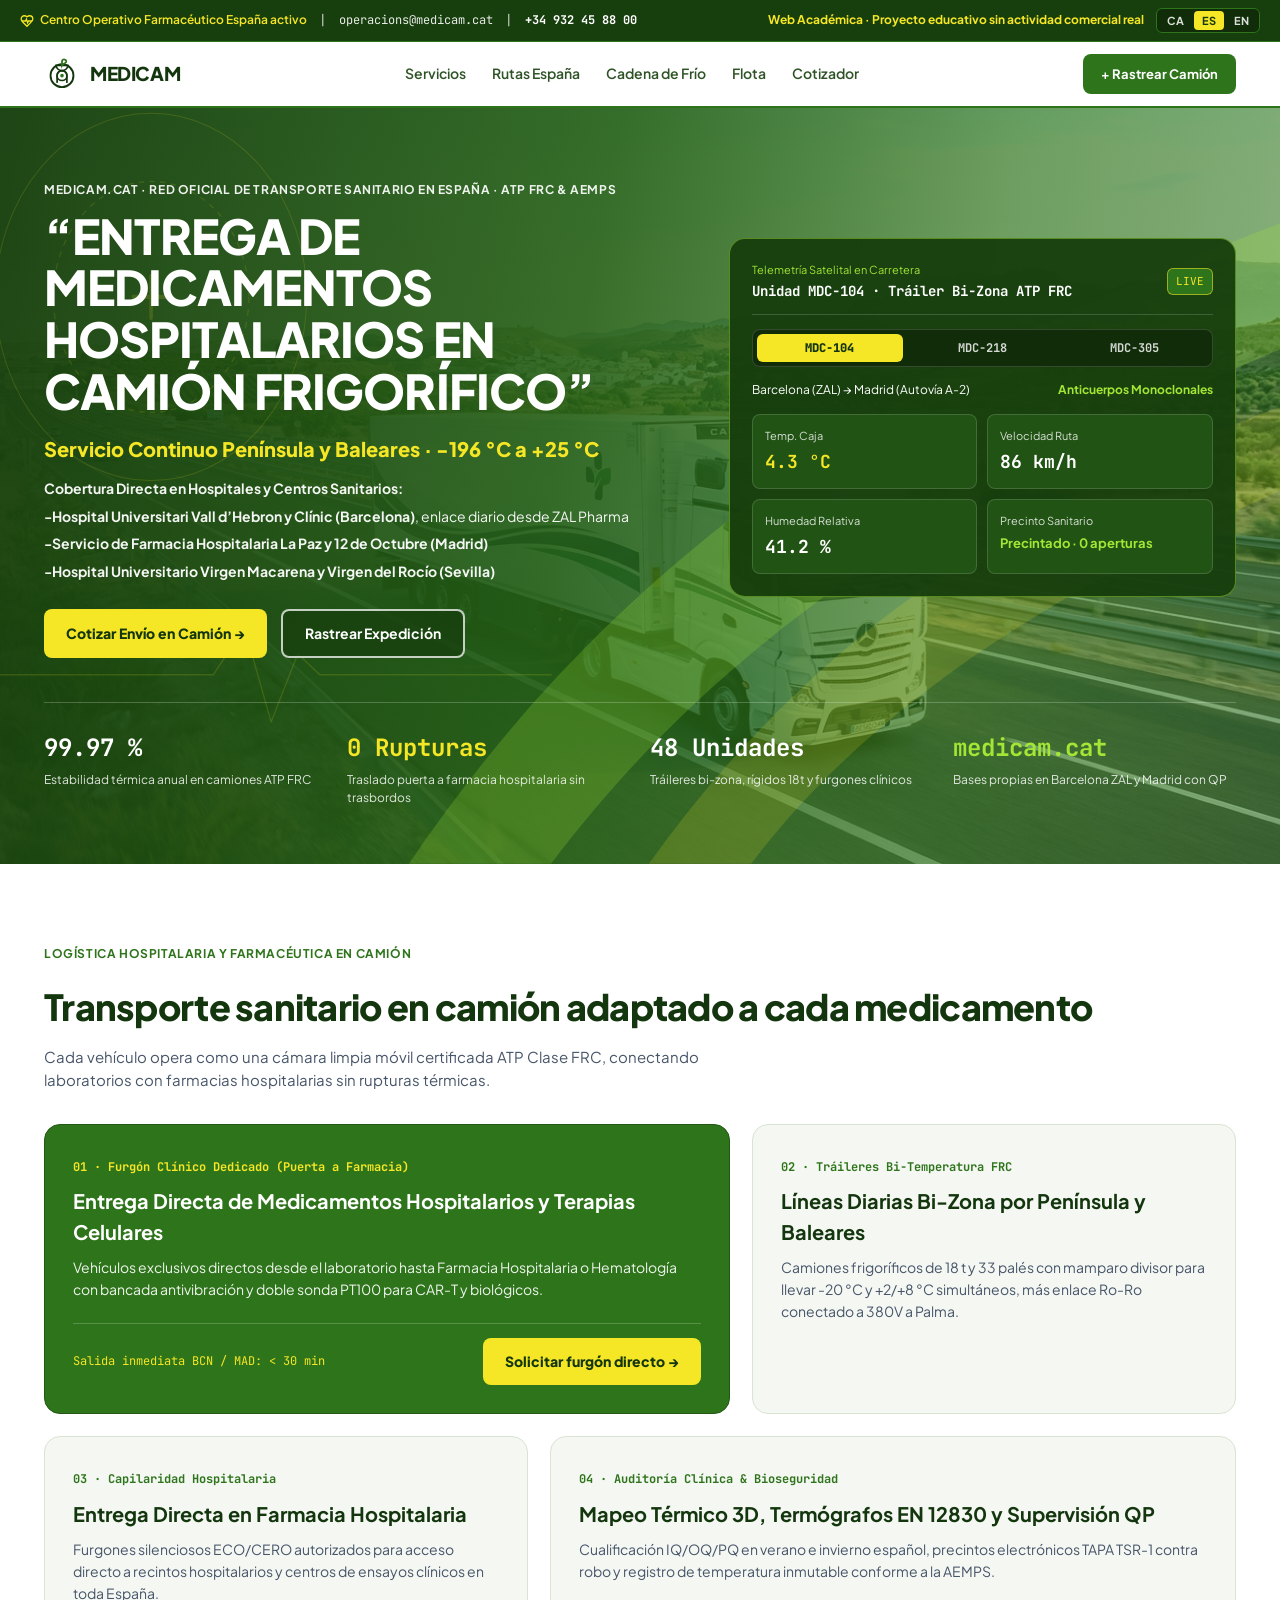
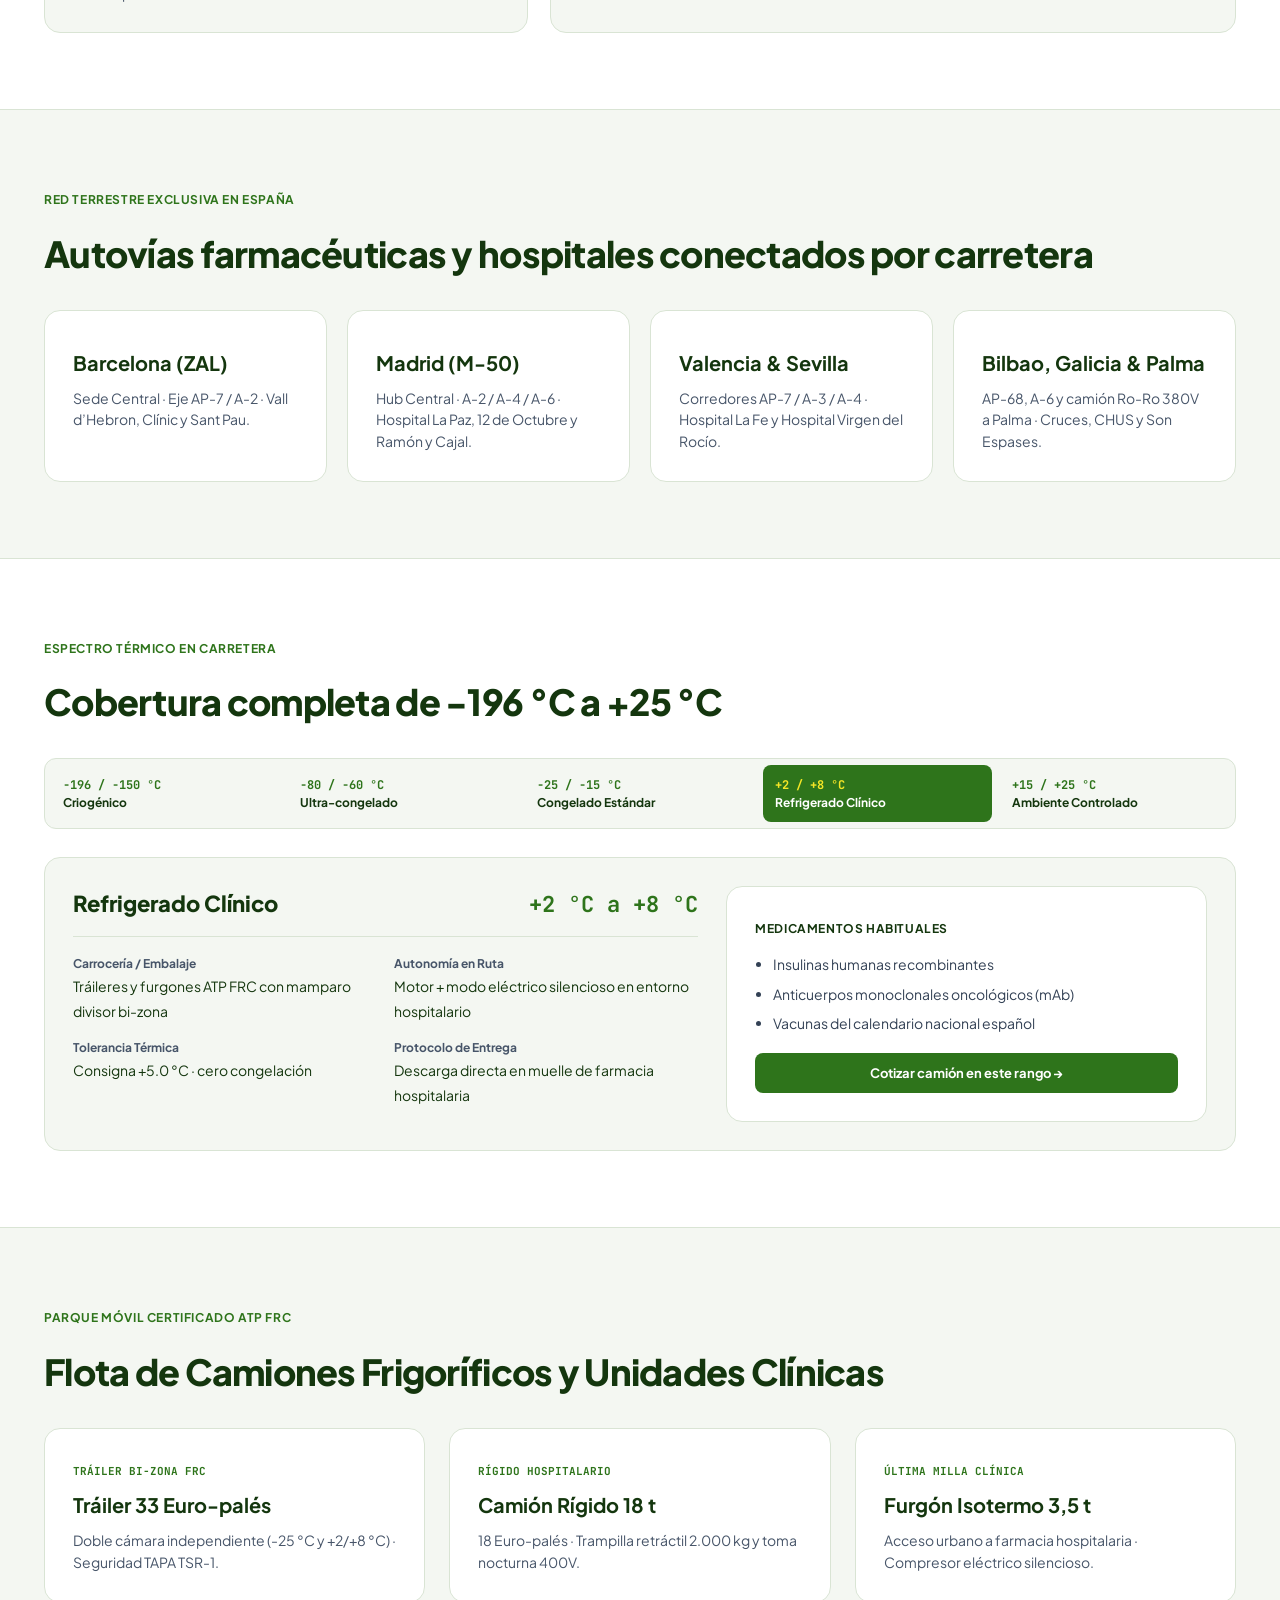
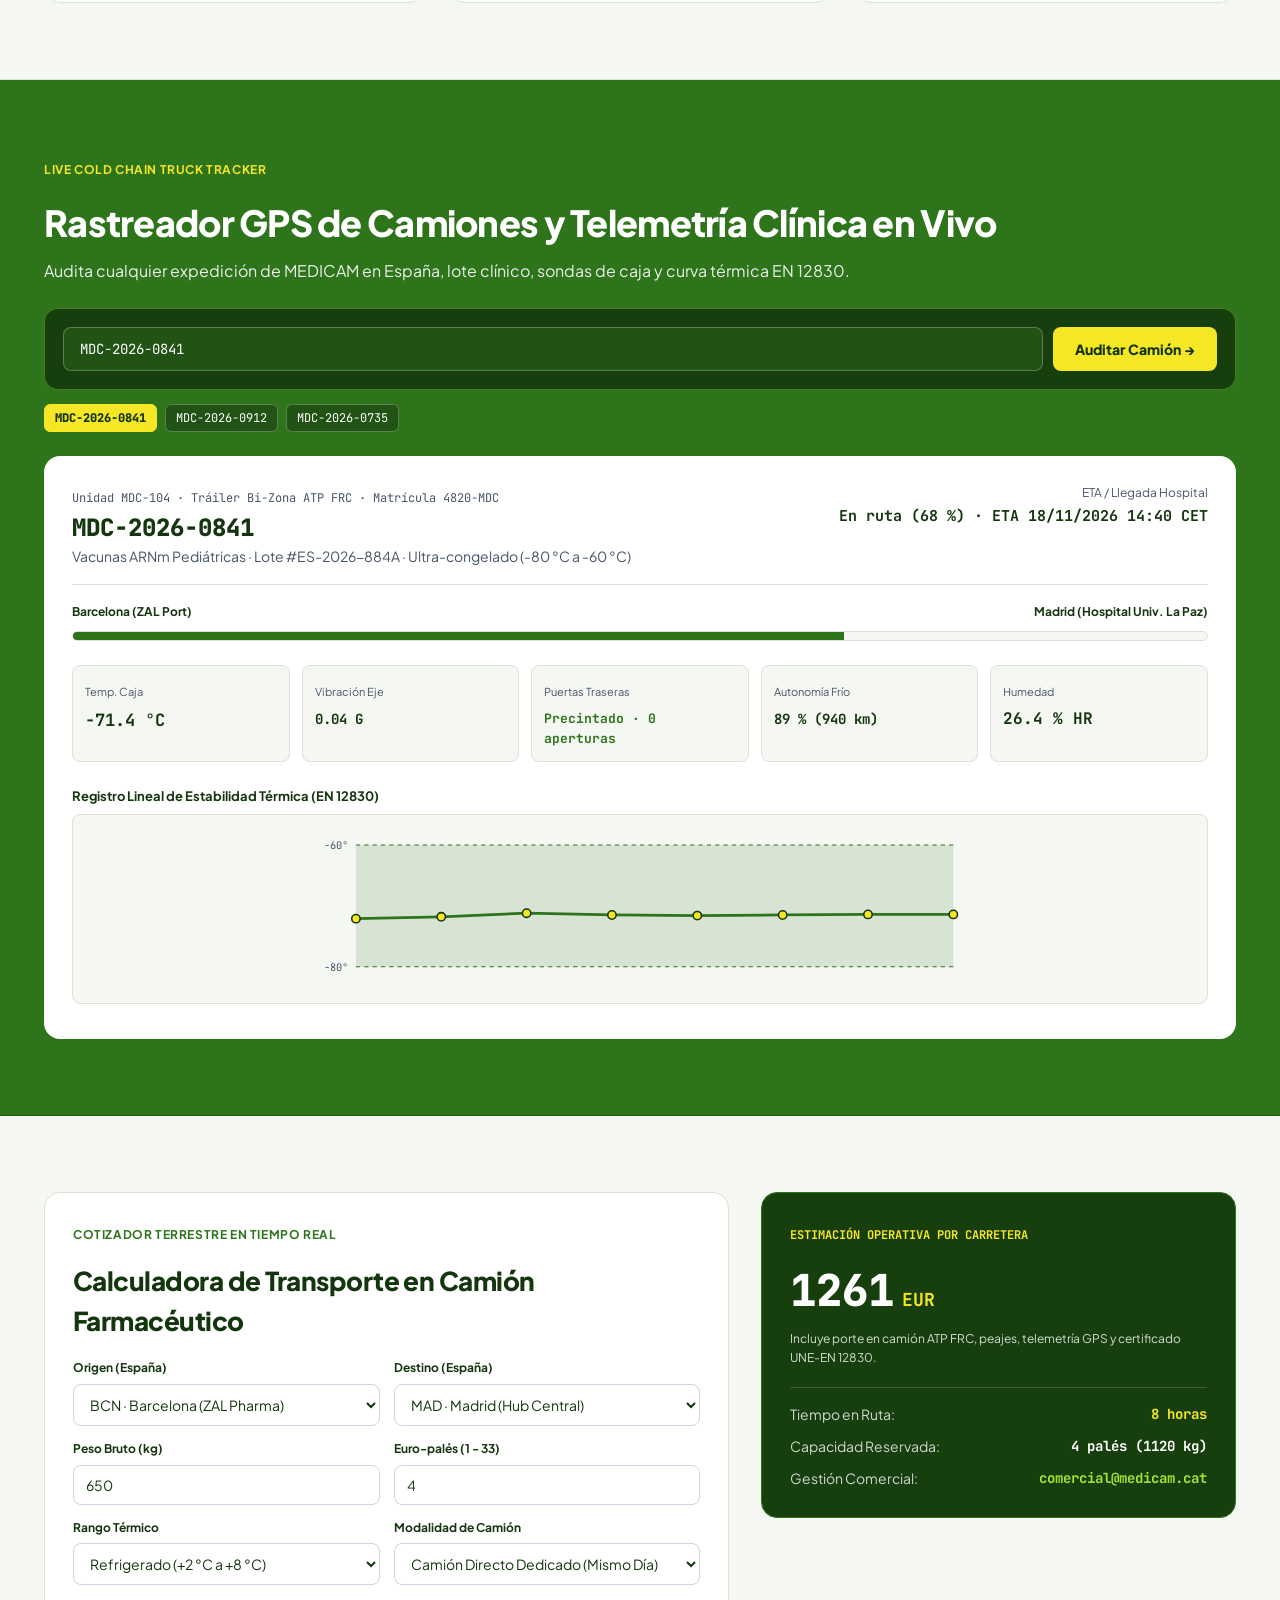
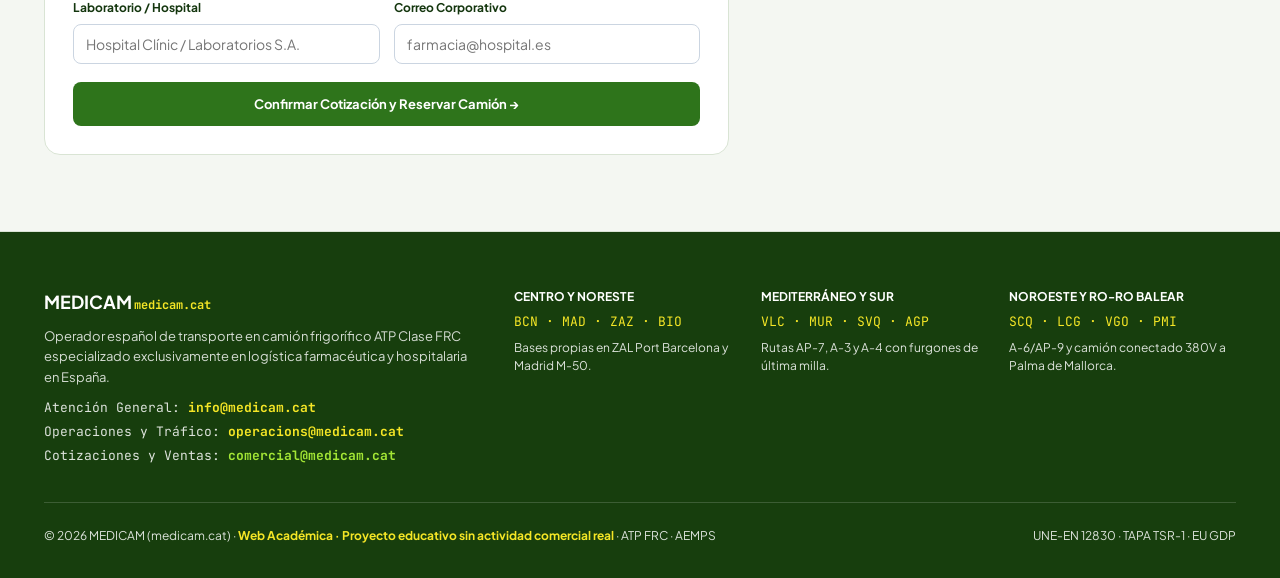
==== commit be123783: "feat: implement client-side routing for tracking Introduce a custom RootRouter to handle navigation " ====
--- a/public/medicam-es.html
+++ b/public/medicam-es.html
@@ -80,9 +80,9 @@
     .mobile-menu a { padding: 8px 0; font-size: 14px; font-weight: 600; border-bottom: 1px solid #EEF2EC; }
 
     .hero { background: var(--green-pharma); color: var(--white); padding: 68px 0 56px; position: relative; overflow: hidden; }
-    .hero-bg-photo { position: absolute; inset: 0; background-color: var(--green-pharma); pointer-events: none; }
-    .hero-bg-photo img { width: 100%; height: 100%; object-fit: cover; object-position: right; filter: grayscale(100%) contrast(1.08) brightness(0.95); mix-blend-mode: multiply; opacity: 0.8; }
-    .hero-scrim { position: absolute; inset: 0; background: linear-gradient(90deg, #2B6D19 0%, #2E741B 42%, rgba(46, 116, 27, 0.84) 64%, rgba(102, 178, 34, 0.56) 100%); pointer-events: none; }
+    .hero-bg-photo { position: absolute; inset: 0; pointer-events: none; overflow: hidden; }
+    .hero-bg-photo img { width: 100%; height: 100%; object-fit: cover; object-position: right; filter: brightness(1.08) contrast(1.05) saturate(1.1); opacity: 0.55; }
+    .hero-scrim { position: absolute; inset: 0; background: linear-gradient(100deg, rgba(23, 62, 13, 0.94) 0%, rgba(36, 94, 21, 0.84) 44%, rgba(46, 116, 27, 0.45) 72%, rgba(46, 116, 27, 0.18) 100%); pointer-events: none; }
     .hero-grid { position: relative; display: grid; grid-template-columns: 1.2fr 0.95fr; gap: 44px; align-items: center; }
     .eyebrow { color: rgba(255, 255, 255, 0.92); font-size: 12px; font-weight: 700; letter-spacing: 0.05em; text-transform: uppercase; margin-bottom: 10px; display: inline-flex; align-items: center; gap: 6px; }
     .hero h1 { font-size: clamp(1.95rem, 3.8vw, 3rem); line-height: 1.08; font-weight: 800; letter-spacing: -0.02em; }
@@ -222,7 +222,7 @@
     <div class="hero-bg-photo">
       <img src="/src/assets/images/hero_pharma_truck_spain_1795018963010.jpg" alt="Camión frigorífico farmacéutico MEDICAM España" style="object-position:center;" />
     </div>
-    <div class="hero-scrim" style="background:linear-gradient(105deg, rgba(35,92,22,0.90) 0%, rgba(46,116,27,0.80) 46%, rgba(46,116,27,0.65) 72%, rgba(92,168,32,0.45) 100%);"></div>
+    <div class="hero-scrim"></div>
     <svg viewBox="0 0 1440 720" preserveAspectRatio="none" style="position:absolute;inset:0;width:100%;height:100%;pointer-events:none;" aria-hidden="true">
       <g opacity="0.14" stroke="#F5E626" fill="none">
         <circle cx="170" cy="180" r="110" stroke-width="1.2" stroke-dasharray="6 6"/>
